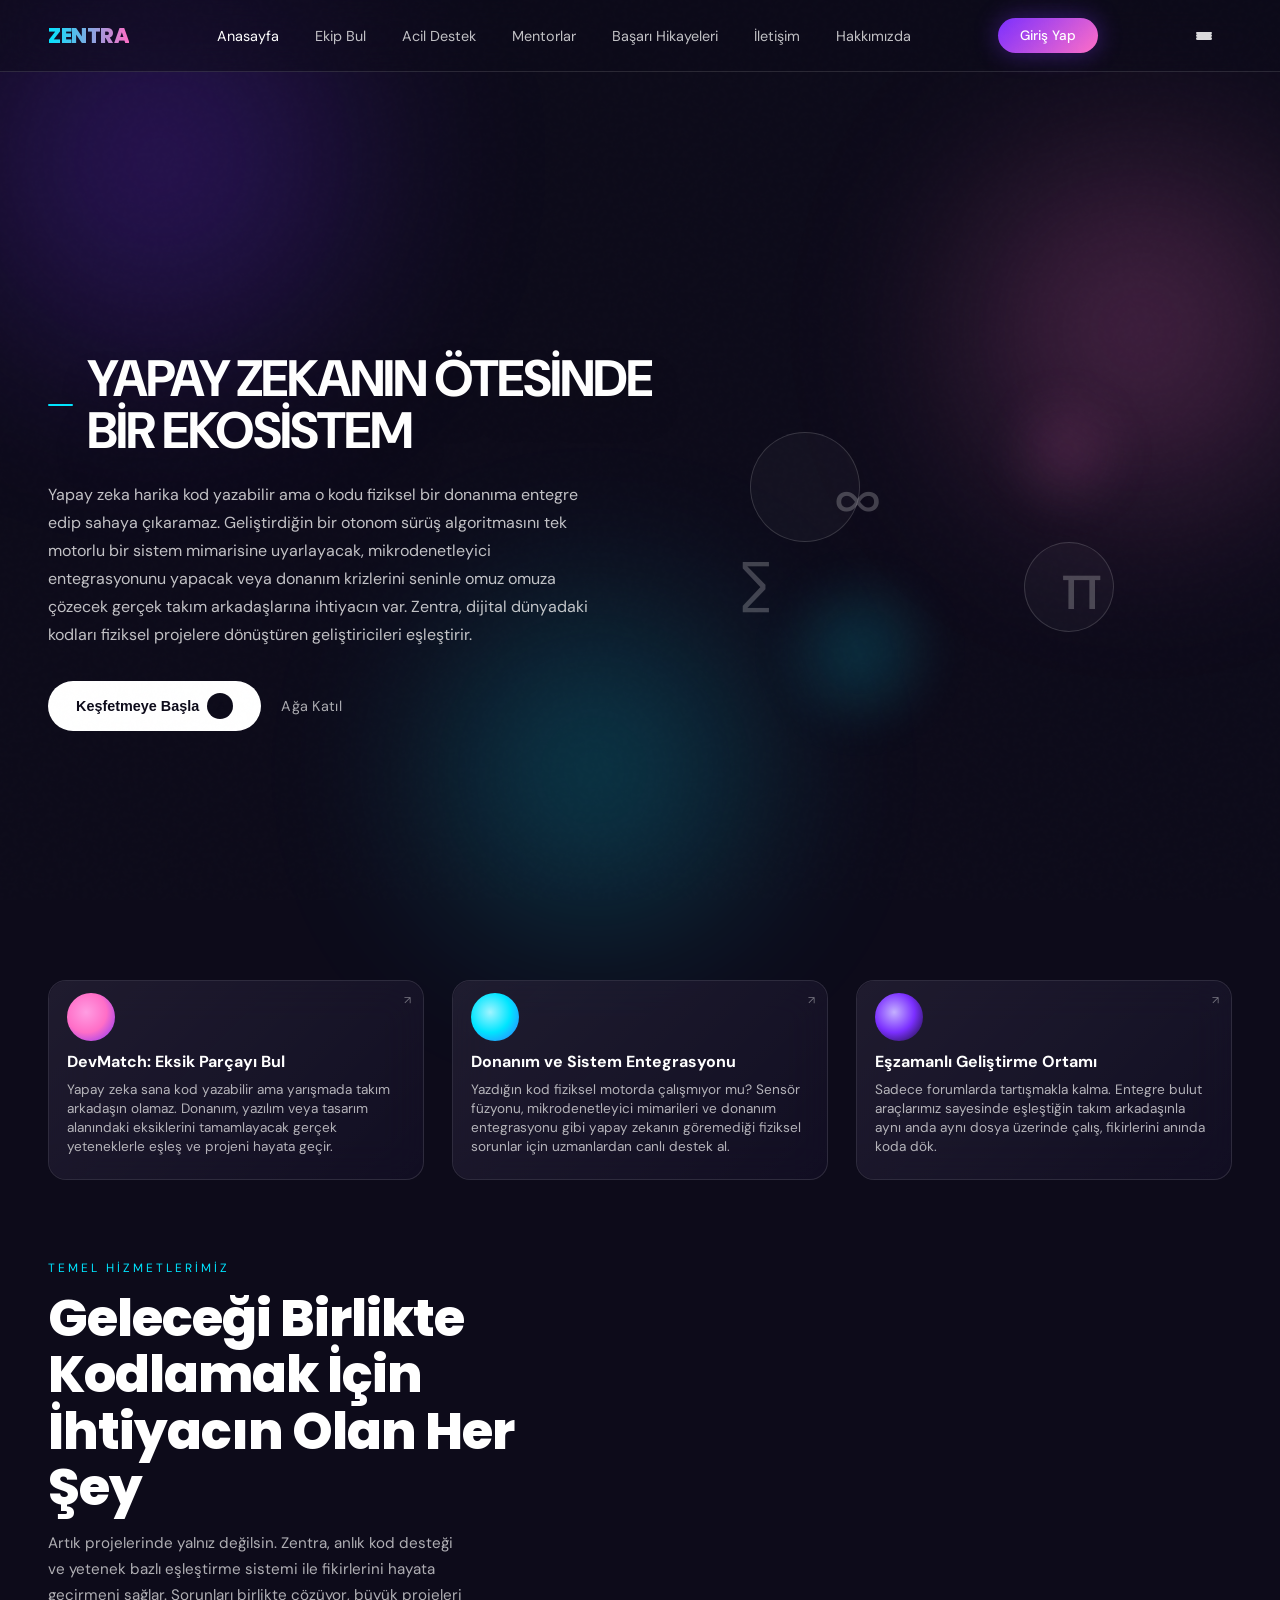
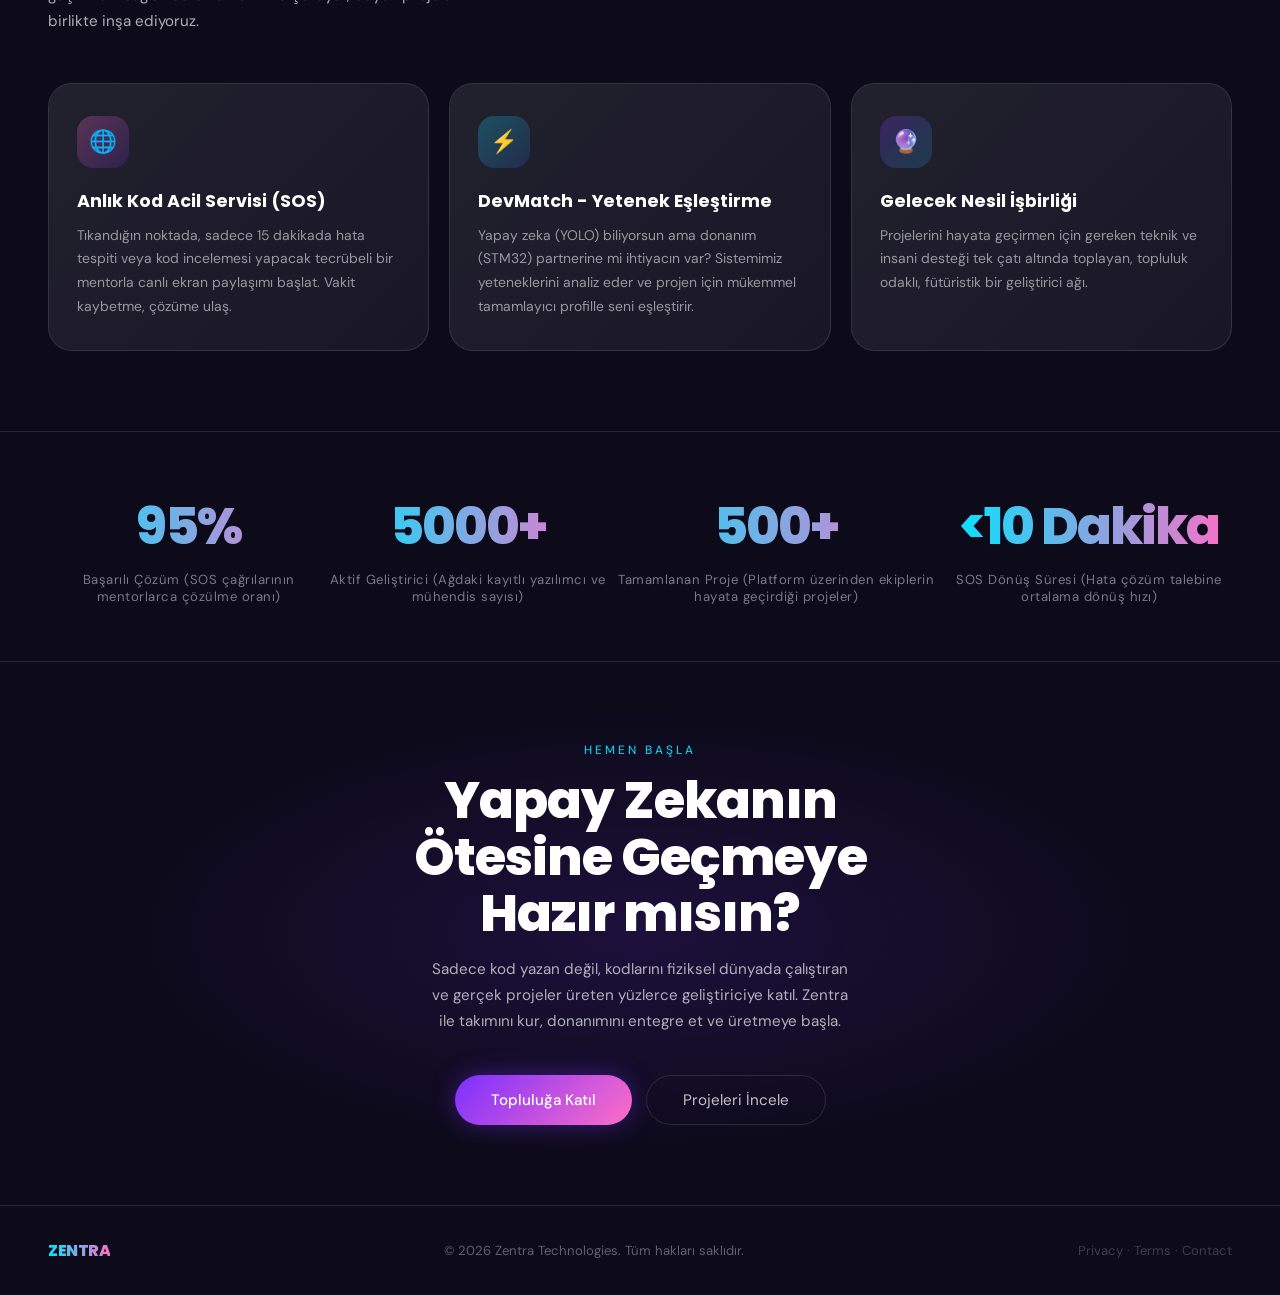
==== index.html @ 6c4ad3a0 "proje baslangic" ====
<!DOCTYPE html>
<html lang="en">
<head>
<meta charset="UTF-8">
<meta name="viewport" content="width=device-width, initial-scale=1.0">
<title>ZENTRA</title>
<link href="https://fonts.googleapis.com/css2?family=Poppins:wght@400;500;600;700;800&family=DM+Sans:wght@300;400;500&display=swap" rel="stylesheet">
<link rel="stylesheet" href="css/style.css">

</head>
<body>

<!-- Atmosphere -->
<div class="blob blob-1"></div>
<div class="blob blob-2"></div>
<div class="blob blob-3"></div>

<!-- ── NAV ───────────────────────────────────────────── -->
<nav class="site-nav">
  <a class="nav-logo" href="index.html">ZENTRA</a>
  <button class="nav-toggle" aria-expanded="false" aria-label="Menüyü aç">
    <span></span>
    <span></span>
    <span></span>
  </button>
  <ul class="nav-links">
    <li class="active"><a href="index.html" class="active">Anasayfa</a></li>
    <li><a href="ekip.html">Ekip Bul</a></li>
    <li><a href="destek.html">Acil Destek</a></li>
    <li><a href="mentor.html">Mentorlar</a></li>
    <li><a href="basari.html">Başarı Hikayeleri</a></li>
    <li><a href="iletisim.html">İletişim</a></li>
    <li><a href="hakkimizda.html">Hakkımızda</a></li>
  </ul>
  <div class="nav-actions">
    <button id="signInAction" class="btn btn-primary" onclick="window.location.href='giris.html'">Giriş Yap</button>
  </div>
</nav>
<div class="mobile-menu" aria-hidden="true">
  <div class="mobile-menu-panel">
    <button class="mobile-menu-close" aria-label="Menüyü kapat">&times;</button>
    <ul class="mobile-nav-links">
      <li><a href="index.html" class="active">Anasayfa</a></li>
      <li><a href="ekip.html">Ekip Bul</a></li>
      <li><a href="destek.html">Acil Destek</a></li>
      <li><a href="mentor.html">Mentorlar</a></li>
      <li><a href="basari.html">Başarı Hikayeleri</a></li>
      <li><a href="iletisim.html">İletişim</a></li>
      <li><a href="hakkimizda.html">Hakkımızda</a></li>
    </ul>
    <div class="mobile-menu-actions">
      <button class="btn btn-primary" onclick="window.location.href='giris.html'">Giriş Yap</button>
    </div>
  </div>
</div>

<!-- ── HERO ───────────────────────────────────────────── -->
<section class="hero">
  <div class="hero-left">
    <div class="hero-eyebrow"><span></span>YAPAY ZEKANIN ÖTESİNDE BİR EKOSİSTEM</div>
    <p class="hero-tagline">
Yapay zeka harika kod yazabilir ama o kodu fiziksel bir donanıma entegre edip sahaya çıkaramaz. Geliştirdiğin bir otonom sürüş algoritmasını tek motorlu bir sistem mimarisine uyarlayacak, mikrodenetleyici entegrasyonunu yapacak veya donanım krizlerini seninle omuz omuza çözecek gerçek takım arkadaşlarına ihtiyacın var. Zentra, dijital dünyadaki kodları fiziksel projelere dönüştüren geliştiricileri eşleştirir.</p>
    <div class="hero-actions">
      <button id="btnKesfet" class="btn-kesfet" onclick="window.location.href='basari.html'">
        Keşfetmeye Başla
        <div class="arrow-icon">↗</div>
      </button>
      <a href="ekip.html" class="link-connect">Ağa Katıl</a>
    </div>
  </div>

  <div class="hero-right">
    <div class="hero-decor">
      <span class="hero-decor-circle circle-1"></span>
      <span class="hero-decor-circle circle-2"></span>
      <span class="hero-decor-symbol symbol-a">∑</span>
      <span class="hero-decor-symbol symbol-b">π</span>
      <span class="hero-decor-symbol symbol-c">∞</span>
    </div>
  </div>
</section>

<!-- ── CARDS ──────────────────────────────────────────── -->
<div class="cards-wrapper">
  <div class="cards-row reveal" id="cardsRow">
    <div class="card">
      <div class="card-thumb card-thumb-1"></div>
      <span class="card-arrow">↗</span>
      <h4>DevMatch: Eksik Parçayı Bul</h4>
      <p>Yapay zeka sana kod yazabilir ama yarışmada takım arkadaşın olamaz. Donanım, yazılım veya tasarım alanındaki eksiklerini tamamlayacak gerçek yeteneklerle eşleş ve projeni hayata geçir.</p>
    </div>
    <div class="card">
      <div class="card-thumb card-thumb-2"></div>
      <span class="card-arrow">↗</span>
      <h4>Donanım ve Sistem Entegrasyonu</h4>
      <p>Yazdığın kod fiziksel motorda çalışmıyor mu? Sensör füzyonu, mikrodenetleyici mimarileri ve donanım entegrasyonu gibi yapay zekanın göremediği fiziksel sorunlar için uzmanlardan canlı destek al.</p>
    </div>
    <div class="card">
      <div class="card-thumb card-thumb-3"></div>
      <span class="card-arrow">↗</span>
      <h4>Eşzamanlı Geliştirme Ortamı</h4>
      <p>Sadece forumlarda tartışmakla kalma. Entegre bulut araçlarımız sayesinde eşleştiğin takım arkadaşınla aynı anda aynı dosya üzerinde çalış, fikirlerini anında koda dök.</p>
    </div>
  </div>
</div>

<!-- ── FEATURES ───────────────────────────────────────── -->
<section class="section">
  <div class="reveal">
    <p class="section-label">TEMEL HİZMETLERİMİZ</p>
    <h2 class="section-title">Geleceği Birlikte Kodlamak İçin İhtiyacın Olan Her Şey</h2>
    <p class="section-sub">Artık projelerinde yalnız değilsin. Zentra, anlık kod desteği ve yetenek bazlı eşleştirme sistemi ile fikirlerini hayata geçirmeni sağlar. Sorunları birlikte çözüyor, büyük projeleri birlikte inşa ediyoruz.</p>
  </div>
  <div class="features-grid">
    <div class="feature-card reveal">
      <div class="feature-icon fi-1">🌐</div>
      <h3>Anlık Kod Acil Servisi (SOS)</h3>
      <p>Tıkandığın noktada, sadece 15 dakikada hata tespiti veya kod incelemesi yapacak tecrübeli bir mentorla canlı ekran paylaşımı başlat. Vakit kaybetme, çözüme ulaş.</p>
    </div>
    <div class="feature-card reveal">
      <div class="feature-icon fi-2">⚡</div>
      <h3>DevMatch - Yetenek Eşleştirme</h3>
      <p>Yapay zeka (YOLO) biliyorsun ama donanım (STM32) partnerine mi ihtiyacın var? Sistemimiz yeteneklerini analiz eder ve projen için mükemmel tamamlayıcı profille seni eşleştirir.</p>
    </div>
    <div class="feature-card reveal">
      <div class="feature-icon fi-3">🔮</div>
      <h3>Gelecek Nesil İşbirliği</h3>
      <p>Projelerini hayata geçirmen için gereken teknik ve insani desteği tek çatı altında toplayan, topluluk odaklı, fütüristik bir geliştirici ağı.</p>
    </div>
  </div>
</section>

<!-- ── STATS ──────────────────────────────────────────── -->
<div class="stats-band reveal">
  <div class="stat"><div class="stat-number">95%</div><div class="stat-label">Başarılı Çözüm (SOS çağrılarının mentorlarca çözülme oranı)</div></div>
  <div class="stat"><div class="stat-number">5000+</div><div class="stat-label">Aktif Geliştirici (Ağdaki kayıtlı yazılımcı ve mühendis sayısı)</div></div>
  <div class="stat"><div class="stat-number">500+</div><div class="stat-label">Tamamlanan Proje (Platform üzerinden ekiplerin hayata geçirdiği projeler)</div></div>
  <div class="stat"><div class="stat-number"><10 Dakika</div><div class="stat-label">SOS Dönüş Süresi (Hata çözüm talebine ortalama dönüş hızı)</div></div>
</div>

<!-- ── CTA ────────────────────────────────────────────── -->
<section class="cta-section">
  <div class="cta-glow"></div>
  <p class="section-label reveal">HEMEN BAŞLA</p>
  <h2 class="section-title reveal">Yapay Zekanın Ötesine Geçmeye Hazır mısın?</h2>
  <p class="section-sub reveal">Sadece kod yazan değil, kodlarını fiziksel dünyada çalıştıran ve gerçek projeler üreten yüzlerce geliştiriciye katıl. Zentra ile takımını kur, donanımını entegre et ve üretmeye başla.</p>
  <div class="cta-actions reveal">
    <button id="ctaJoin" class="btn btn-primary btn-large">Topluluğa Katıl</button>
    <button id="ctaProjects" class="btn btn-ghost btn-large">Projeleri İncele</button>
  </div>
</section>

<!-- ── FOOTER ─────────────────────────────────────────── -->
<footer>
  <div class="nav-logo">ZENTRA</div>
  <span>© 2026 Zentra Technologies. Tüm hakları saklıdır. </span>
  <span class="footer-links">Privacy · Terms · Contact</span>
</footer>

<script src="js/script.js"></script>
  <script src="js/nav.js"></script>
</body>
</html>
---- css/style.css ----
:root {
  --pink:    #ff6ec7;
  --cyan:    #00e5ff;
  --violet:  #7b2fff;
  --blue:    #3a6dff;
  --bg:      #0d0b1a;
  --text:    #ffffff;
  --text-rgb: 255,255,255;
  --nav-bg:  rgba(13,11,26,0.55);
  --card-bg: rgba(255,255,255,0.06);
  --card-surface: rgba(13,11,26,0.9);
  --panel-bg: rgba(13,11,26,0.92);
  --border:  rgba(255,255,255,0.12);
  --ghost-bg: rgba(255,255,255,0.08);
  --link-text: rgba(255,255,255,0.75);
  --status-bg: rgba(123,47,255,0.12);
  --status-text: #ffffff;
}

:root {
  --pink:    #ff6ec7;
  --cyan:    #00e5ff;
  --violet:  #7b2fff;
  --blue:    #3a6dff;
  --bg:      #0d0b1a;
  --card-bg: rgba(255,255,255,0.05);
  --border:  rgba(255,255,255,0.12);
}

*, *::before, *::after { box-sizing: border-box; margin: 0; padding: 0; }

body {
  font-family: 'DM Sans', sans-serif;
  background: var(--bg);
  color: #fff;
  min-height: 100vh;
  overflow-x: hidden;
}

/* ── NOISE OVERLAY ───────────────────────────── */
body::before {
  content: '';
  position: fixed; inset: 0;
  background-image: url("data:image/svg+xml,%3Csvg viewBox='0 0 200 200' xmlns='http://www.w3.org/2000/svg'%3E%3Cfilter id='n'%3E%3CfeTurbulence type='fractalNoise' baseFrequency='0.9' numOctaves='4' stitchTiles='stitch'/%3E%3C/filter%3E%3Crect width='100%25' height='100%25' filter='url(%23n)' opacity='0.04'/%3E%3C/svg%3E");
  pointer-events: none; z-index: 9999; opacity: 0.35;
}

/* ── GRADIENT BLOBS ──────────────────────────── */
.blob {
  position: fixed;
  border-radius: 50%;
  filter: blur(90px);
  opacity: 0.35;
  pointer-events: none;
  animation: float 10s ease-in-out infinite alternate;
}
.blob-1 { width: 560px; height: 560px; background: radial-gradient(circle, var(--violet), transparent 70%); top: -120px; left: -120px; }
.blob-2 { width: 480px; height: 480px; background: radial-gradient(circle, var(--pink), transparent 70%);   top: 10%;  right: -100px; animation-delay: -4s; }
.blob-3 { width: 420px; height: 420px; background: radial-gradient(circle, var(--cyan), transparent 70%);   bottom: -80px; left: 30%; animation-delay: -7s; }

@keyframes float {
  from { transform: translate(0, 0) scale(1); }
  to   { transform: translate(30px, 40px) scale(1.08); }
}

/* ── NAV ─────────────────────────────────────── */
nav {
  position: fixed; top: 0; left: 0; right: 0; z-index: 100;
  display: flex; align-items: center; justify-content: space-between;
  padding: 18px 48px;
  backdrop-filter: blur(18px);
  -webkit-backdrop-filter: blur(18px);
  background: rgba(13,11,26,0.55);
  border-bottom: 1px solid var(--border);
}
.nav-logo {
  font-family: 'Syne', sans-serif;
  font-weight: 800; font-size: 1.3rem;
  letter-spacing: -0.5px;
  background: linear-gradient(90deg, var(--cyan), var(--pink));
  -webkit-background-clip: text; -webkit-text-fill-color: transparent;
}
.nav-links {
  display: flex; gap: 36px; list-style: none;
}
.nav-links a {
  color: rgba(255,255,255,0.65);
  text-decoration: none; font-size: 0.9rem;
  transition: color .25s;
}
.nav-links a:hover, .nav-links a.active { color: #fff; }
.nav-links li.active a { color: #fff; }
.nav-actions { display: flex; gap: 12px; align-items: center; }

.btn {
  padding: 9px 22px; border-radius: 50px; font-size: 0.85rem;
  font-family: 'DM Sans', sans-serif; cursor: pointer; transition: all .25s;
  border: none;
}
.btn-ghost {
  background: transparent; color: rgba(255,255,255,0.75);
  border: 1px solid var(--border);
}
.btn-ghost:hover { border-color: rgba(255,255,255,0.4); color: #fff; }
.btn-primary {
  background: linear-gradient(135deg, var(--violet), var(--pink));
  color: #fff; font-weight: 500;
  box-shadow: 0 0 24px rgba(123,47,255,0.4);
}
.btn-primary:hover { box-shadow: 0 0 36px rgba(123,47,255,0.65); transform: translateY(-1px); }

/* ── HERO ────────────────────────────────────── */
.hero {
  min-height: 100vh;
  display: grid;
  grid-template-columns: 1fr 1fr;
  align-items: center;
  padding: 120px 48px 80px;
  position: relative;
  gap: 40px;
}

.hero-left { position: relative; z-index: 2; }

.hero-eyebrow {
  display: inline-flex; align-items: center; gap: 8px;
  font-size: 0.78rem; letter-spacing: 2px; text-transform: uppercase;
  color: var(--cyan); margin-bottom: 24px;
  opacity: 0; animation: fadeUp .7s .2s forwards;
}
.hero-eyebrow span { display: inline-block; width: 24px; height: 1px; background: var(--cyan); }

.hero-tagline {
  font-size: 0.95rem; line-height: 1.7;
  color: rgba(255,255,255,0.6);
  max-width: 360px; margin-bottom: 32px;
  opacity: 0; animation: fadeUp .7s .35s forwards;
}

.hero-title {
  font-family: 'Syne', sans-serif;
  font-size: clamp(4.5rem, 8vw, 7rem);
  font-weight: 800;
  line-height: 0.9;
  letter-spacing: -3px;
  background: linear-gradient(130deg, #fff 30%, var(--cyan) 60%, var(--pink) 90%);
  -webkit-background-clip: text; -webkit-text-fill-color: transparent;
  margin-bottom: 28px;
  opacity: 0; animation: fadeUp .7s .5s forwards;
}

.hero-actions {
  display: flex; align-items: center; gap: 20px;
  opacity: 0; animation: fadeUp .7s .65s forwards;
}
.btn-kesfet {
  display: flex; align-items: center; gap: 8px;
  padding: 12px 28px; border-radius: 50px;
  background: #fff; color: #0d0b1a;
  font-weight: 600; font-size: 0.9rem;
  cursor: pointer; border: none; transition: all .25s;
}
.btn-kesfet:hover { background: var(--cyan); box-shadow: 0 0 30px rgba(0,229,255,0.5); }
.btn-kesfet .arrow-icon {
  width: 26px; height: 26px; background: var(--bg);
  border-radius: 50%; display: flex; align-items: center; justify-content: center; font-size: 0.75rem;
}
.link-connect {
  color: rgba(255,255,255,0.55); font-size: 0.9rem;
  text-decoration: none; letter-spacing: 0.3px;
  transition: color .2s;
}
.link-connect:hover { color: #fff; }

/* ── HERO RIGHT (portrait) ───────────────────── */
.hero-right {
  position: relative; display: flex; justify-content: center; align-items: center;
  opacity: 0; animation: fadeIn .9s .4s forwards;
}

.portrait-wrap {
  position: relative; width: 440px; height: 540px;
}

.portrait-glow {
  position: absolute; inset: -60px;
  background: radial-gradient(ellipse at 50% 40%, rgba(0,229,255,0.22) 0%, rgba(255,110,199,0.18) 50%, transparent 75%);
  border-radius: 50%;
  animation: pulseGlow 5s ease-in-out infinite alternate;
}
@keyframes pulseGlow {
  from { opacity: 0.7; transform: scale(1); }
  to   { opacity: 1;   transform: scale(1.05); }
}

.portrait-img {
  width: 100%; height: 100%; border-radius: 50% 50% 40% 40%;
  object-fit: cover; position: relative; z-index: 2;
  background:
    radial-gradient(ellipse at 55% 35%, rgba(255,255,255,0.9) 0%, rgba(200,160,240,0.6) 30%, rgba(0,229,255,0.4) 55%, transparent 75%),
    radial-gradient(ellipse at 45% 65%, rgba(255,110,199,0.5) 0%, rgba(123,47,255,0.35) 40%, transparent 70%),
    linear-gradient(160deg, #d5aff8 0%, #7b2fff 30%, #0d0b1a 70%);
  overflow: hidden;
}

/* Floating particles */
.particles { position: absolute; inset: 0; pointer-events: none; z-index: 3; }
.particle {
  position: absolute; border-radius: 50%;
  animation: drift linear infinite;
}
@keyframes drift {
  0%   { transform: translateY(0) scale(1); opacity: 0.8; }
  50%  { opacity: 1; }
  100% { transform: translateY(-320px) scale(0.3); opacity: 0; }
}

/* ── CARDS ───────────────────────────────────── */
.card {
  background: rgba(20,16,38,0.72);
  backdrop-filter: blur(20px); -webkit-backdrop-filter: blur(20px);
  border: 1px solid var(--border);
  border-radius: 18px; padding: 14px 16px;
  width: 180px; cursor: pointer;
  transition: transform .3s, box-shadow .3s;
  position: relative; overflow: hidden;
}
.card::before {
  content: ''; position: absolute; inset: 0;
  background: linear-gradient(135deg, rgba(255,255,255,0.06), transparent);
  border-radius: inherit;
}
.card:hover { transform: translateY(-6px); box-shadow: 0 20px 50px rgba(0,0,0,0.4); }

.card-thumb {
  width: 44px; height: 44px; border-radius: 50%; margin-bottom: 10px;
  position: relative; overflow: hidden;
}
.card-thumb-1 { background: radial-gradient(circle at 40% 40%, #ff9de2, #ff6ec7, #7b2fff); }
.card-thumb-2 { background: radial-gradient(circle at 40% 40%, #a0f4ff, #00e5ff, #3a6dff); }
.card-thumb-3 { background: radial-gradient(circle at 40% 40%, #c4b0ff, #7b2fff, #0d0b1a); }

.card-arrow {
  position: absolute; top: 12px; right: 12px;
  font-size: 0.7rem; color: rgba(255,255,255,0.4);
}
.card h4 { font-size: 0.8rem; font-weight: 600; margin-bottom: 6px; }
.card p  { font-size: 0.7rem; color: rgba(255,255,255,0.5); line-height: 1.5; }

/* ── FEATURES SECTION ────────────────────────── */
.section {
  padding: 100px 48px;
  position: relative; z-index: 2;
}

.section-label {
  font-size: 0.75rem; letter-spacing: 3px; text-transform: uppercase;
  color: var(--cyan); margin-bottom: 14px;
}
.section-title {
  font-family: 'Syne', sans-serif;
  font-size: clamp(2rem, 4vw, 3.2rem);
  font-weight: 800; letter-spacing: -1px;
  max-width: 520px; line-height: 1.1; margin-bottom: 16px;
}
.section-sub {
  font-size: 0.95rem; color: rgba(255,255,255,0.5); max-width: 420px;
  line-height: 1.7; margin-bottom: 48px;
}

.features-grid {
  display: grid;
  grid-template-columns: repeat(3, 1fr);
  gap: 20px;
}

.feature-card {
  background: var(--card-bg);
  border: 1px solid var(--border);
  border-radius: 24px; padding: 32px 28px;
  transition: all .3s;
  position: relative; overflow: hidden;
}
.feature-card::after {
  content: ''; position: absolute; inset: 0;
  background: linear-gradient(135deg, rgba(255,255,255,0.04), transparent);
  border-radius: inherit; pointer-events: none;
}
.feature-card:hover {
  transform: translateY(-8px);
  border-color: rgba(0,229,255,0.3);
  box-shadow: 0 24px 60px rgba(0,0,0,0.35), 0 0 40px rgba(0,229,255,0.08);
}

.feature-icon {
  width: 52px; height: 52px; border-radius: 16px;
  display: flex; align-items: center; justify-content: center;
  font-size: 1.4rem; margin-bottom: 20px;
}
.fi-1 { background: linear-gradient(135deg, rgba(255,110,199,0.25), rgba(123,47,255,0.15)); }
.fi-2 { background: linear-gradient(135deg, rgba(0,229,255,0.25), rgba(58,109,255,0.15)); }
.fi-3 { background: linear-gradient(135deg, rgba(123,47,255,0.25), rgba(0,229,255,0.15)); }

.feature-card h3 { font-family: 'Syne', sans-serif; font-size: 1.1rem; margin-bottom: 10px; font-weight: 700; }
.feature-card p  { font-size: 0.87rem; color: rgba(255,255,255,0.5); line-height: 1.7; }

/* ── STATS BAND ──────────────────────────────── */
.stats-band {
  display: flex; justify-content: space-around;
  padding: 56px 48px;
  border-top: 1px solid var(--border);
  border-bottom: 1px solid var(--border);
  position: relative; z-index: 2;
}
.stat { text-align: center; }
.stat-number {
  font-family: 'Syne', sans-serif;
  font-size: clamp(2.4rem, 4vw, 3.5rem);
  font-weight: 800; letter-spacing: -2px;
  background: linear-gradient(90deg, var(--cyan), var(--pink));
  -webkit-background-clip: text; -webkit-text-fill-color: transparent;
}
.stat-label { font-size: 0.82rem; color: rgba(255,255,255,0.45); margin-top: 6px; letter-spacing: 0.5px; }

/* ── CTA ─────────────────────────────────────── */
.cta-section {
  padding: 100px 48px;
  text-align: center;
  position: relative; z-index: 2;
}
.cta-section .section-title { margin: 0 auto 16px; text-align: center; }
.cta-section .section-sub { margin: 0 auto 40px; text-align: center; }

.cta-glow {
  position: absolute; inset: 0;
  background: radial-gradient(ellipse at 50% 50%, rgba(123,47,255,0.15) 0%, transparent 60%);
  pointer-events: none;
}

/* ── FOOTER ──────────────────────────────────── */
footer {
  padding: 32px 48px;
  border-top: 1px solid var(--border);
  display: flex; justify-content: space-between; align-items: center;
  position: relative; z-index: 2;
  font-size: 0.82rem; color: rgba(255,255,255,0.35);
}
footer .nav-logo { font-size: 1rem; }

/* ── ANIMATIONS ──────────────────────────────── */
@keyframes fadeUp {
  from { opacity: 0; transform: translateY(28px); }
  to   { opacity: 1; transform: translateY(0); }
}
@keyframes fadeIn {
  from { opacity: 0; } to { opacity: 1; }
}

/* Scroll-triggered reveal */
.reveal {
  opacity: 0; transform: translateY(40px);
  transition: opacity .7s ease, transform .7s ease;
}
.reveal.visible { opacity: 1; transform: translateY(0); }

/* ── RESPONSIVE ──────────────────────────────── */
@media (max-width: 900px) {
  nav { padding: 16px 24px; }
  .nav-links { display: none; }
  .hero { grid-template-columns: 1fr; padding: 100px 24px 160px; }
  .hero-right { display: none; }
  .hero-title { font-size: 4.5rem; }
  .features-grid { grid-template-columns: 1fr; }
  .section { padding: 60px 24px; }
  .stats-band { flex-wrap: wrap; gap: 32px; padding: 48px 24px; }
  footer { flex-direction: column; gap: 16px; text-align: center; }
}


*, *::before, *::after { box-sizing: border-box; margin: 0; padding: 0; }

body {
  font-family: 'DM Sans', sans-serif;
  background: var(--bg);
  color: var(--text);
  min-height: 100vh;
  overflow-x: hidden;
}

/* ── NOISE OVERLAY ───────────────────────────── */
body::before {
  content: '';
  position: fixed; inset: 0;
  background-image: url("data:image/svg+xml,%3Csvg viewBox='0 0 200 200' xmlns='http://www.w3.org/2000/svg'%3E%3Cfilter id='n'%3E%3CfeTurbulence type='fractalNoise' baseFrequency='0.9' numOctaves='4' stitchTiles='stitch'/%3E%3C/filter%3E%3Crect width='100%25' height='100%25' filter='url(%23n)' opacity='0.04'/%3E%3C/svg%3E");
  pointer-events: none; z-index: 9999; opacity: 0.35;
}

/* ── GRADIENT BLOBS ──────────────────────────── */
.blob {
  position: fixed;
  border-radius: 50%;
  filter: blur(90px);
  opacity: 0.35;
  pointer-events: none;
  animation: float 10s ease-in-out infinite alternate;
}
.blob-1 { width: 560px; height: 560px; background: radial-gradient(circle, var(--violet), transparent 70%); top: -120px; left: -120px; }
.blob-2 { width: 480px; height: 480px; background: radial-gradient(circle, var(--pink), transparent 70%);   top: 10%;  right: -100px; animation-delay: -4s; }
.blob-3 { width: 420px; height: 420px; background: radial-gradient(circle, var(--cyan), transparent 70%);   bottom: -80px; left: 30%; animation-delay: -7s; }

@keyframes float {
  from { transform: translate(0, 0) scale(1); }
  to   { transform: translate(30px, 40px) scale(1.08); }
}

/* ── NAV ─────────────────────────────────────── */
nav {
  position: sticky; top: 0; left: 0; right: 0; z-index: 100;
  display: flex; align-items: center; justify-content: space-between;
  padding: 18px 48px;
  backdrop-filter: blur(18px);
  -webkit-backdrop-filter: blur(18px);
  background: var(--nav-bg);
  border-bottom: 1px solid var(--border);
}
.nav-logo {
  font-family: 'Poppins', sans-serif;
  font-weight: 800; font-size: 1.3rem;
  letter-spacing: -0.5px;
  text-decoration: none;
  background: linear-gradient(90deg, var(--cyan), var(--pink));
  background-clip: text;
  -webkit-background-clip: text;
  -webkit-text-fill-color: transparent;
}
.nav-toggle {
  display: none;
  border: none;
  background: transparent;
  cursor: pointer;
  padding: 10px;
  margin-right: 10px;
  width: 36px;
  height: 28px;
  display: inline-flex;
  flex-direction: column;
  justify-content: space-between;
}
.nav-toggle span {
  display: block;
  width: 100%;
  height: 3px;
  border-radius: 999px;
  background: rgba(255,255,255,0.85);
  transition: transform .25s ease, opacity .25s ease;
}
.nav-toggle.open span:nth-child(1) { transform: translateY(6px) rotate(45deg); }
.nav-toggle.open span:nth-child(2) { opacity: 0; }
.nav-toggle.open span:nth-child(3) { transform: translateY(-6px) rotate(-45deg); }
.nav-links {
  display: flex; gap: 36px; list-style: none;
}
.nav-links a {
  color: var(--link-text);
  text-decoration: none; font-size: 0.9rem;
  transition: color .25s;
}
.nav-links a:hover, .nav-links a.active { color: var(--text); }
.nav-links li.active a { color: var(--text); }
.nav-actions { display: flex; gap: 12px; align-items: center; order: 3; }

.nav-toggle { order: 4; }

.nav-profile {
  display: inline-flex;
  align-items: center;
  gap: 14px;
  padding: 12px 18px;
  border-radius: 999px;
  background: linear-gradient(180deg, rgba(255,255,255,0.02), rgba(255,255,255,0.01));
  border: 1px solid rgba(255,255,255,0.06);
  box-shadow: 0 8px 30px rgba(11,8,24,0.6), inset 0 1px 0 rgba(255,255,255,0.02);
}

.nav-profile-name {
  display: block;
  font-size: 0.95rem;
  font-weight: 700;
  color: var(--text);
}

.nav-profile-email {
  display: block;
  font-size: 0.72rem;
  color: rgba(255,255,255,0.68);
  line-height: 1.1;
  opacity: 0.9;
}

.nav-profile-btn {
  padding: 10px 18px;
  font-size: 0.85rem;
  border-radius: 999px;
  background: linear-gradient(90deg, #7b2fff, #ff6ec7);
  color: #fff;
  border: none;
  box-shadow: 0 6px 24px rgba(123,47,255,0.28);
  font-weight: 700;
  cursor: pointer;
}

.mobile-profile {
  display: flex;
  flex-direction: column;
  gap: 12px;
  padding: 16px 18px;
  border-radius: 18px;
  background: rgba(255,255,255,0.04);
  border: 1px solid var(--border);
}

.mobile-profile .nav-profile {
  width: 100%;
  flex-direction: column;
  align-items: flex-start;
}

.mobile-profile .nav-profile-btn {
  width: 100%;
}

.mobile-menu {
  position: fixed;
  inset: 0;
  z-index: 105;
  background: rgba(13, 11, 26, 0.98);
  transform: translateX(100%);
  transition: transform .28s ease;
  display: flex;
  justify-content: flex-end;
  pointer-events: none;
}

.mobile-menu.open {
  transform: translateX(0);
  pointer-events: auto;
}

.mobile-menu-panel {
  width: min(320px, 100%);
  padding: 28px 24px;
  display: flex;
  flex-direction: column;
  gap: 24px;
}

.mobile-menu-close {
  border: none;
  background: transparent;
  color: var(--text);
  font-size: 2rem;
  line-height: 1;
  cursor: pointer;
  align-self: flex-end;
}

.mobile-nav-links {
  list-style: none;
  display: flex;
  flex-direction: column;
  gap: 18px;
  padding: 0;
  margin: 0;
}

.mobile-nav-links a {
  color: var(--text);
  text-decoration: none;
  font-size: 1rem;
}

.mobile-nav-links a.active {
  color: var(--cyan);
}

.mobile-menu-actions {
  display: flex;
  flex-direction: column;
  gap: 12px;
}

body.menu-open {
  overflow: hidden;
}

.btn {
  padding: 9px 22px; border-radius: 50px; font-size: 0.85rem;
  font-family: 'DM Sans', sans-serif; cursor: pointer; transition: all .25s;
  border: none;
}
.btn-ghost {
  background: transparent; color: var(--link-text);
  border: 1px solid var(--border);
}
.btn-ghost:hover { border-color: rgba(var(--text-rgb,255,255,255),0.4); color: var(--text); }
.btn-primary {
  background: linear-gradient(135deg, var(--violet), var(--pink));
  color: #fff; font-weight: 500;
  box-shadow: 0 0 24px rgba(123,47,255,0.4);
}
.btn-primary:hover { box-shadow: 0 0 36px rgba(123,47,255,0.65); transform: translateY(-1px); }

/* ── HERO ────────────────────────────────────── */
.hero {
  min-height: 100vh;
  display: grid;
  grid-template-columns: 1fr 1fr;
  align-items: center;
  padding: 100px 48px 60px;
  position: relative;
  gap: 32px;
}

.hero-left { position: relative; z-index: 2; }

.hero-eyebrow {
  display: inline-flex; align-items: center; gap: 14px;
  font-size: clamp(2rem, 4vw, 3.4rem);
  font-weight: 800; letter-spacing: -0.04em;
  text-transform: uppercase;
  color: #fff; margin-bottom: 24px;
  max-width: 760px; line-height: 1.02;
  text-shadow: 0 18px 40px rgba(0,0,0,0.16);
  opacity: 0; animation: fadeUp .7s .2s forwards;
}
.hero-eyebrow span {
  display: inline-block; width: 40px; height: 2px;
  background: var(--cyan); border-radius: 10px;
}

.hero-tagline {
  font-size: 1rem; line-height: 1.75;
  color: rgba(var(--text-rgb, 255,255,255),0.75);
  max-width: 560px; margin-bottom: 32px;
  opacity: 0; animation: fadeUp .7s .35s forwards;
}

/* Light theme removed — site uses default variables only */

.hero-actions {
  display: flex; align-items: center; gap: 20px;
  opacity: 0; animation: fadeUp .7s .65s forwards;
}
.btn-kesfet {
  display: flex; align-items: center; gap: 8px;
  padding: 12px 28px; border-radius: 50px;
  background: #fff; color: #0d0b1a;
  font-weight: 600; font-size: 0.9rem;
  cursor: pointer; border: none; transition: all .25s;
}
.btn-kesfet:hover { background: var(--cyan); box-shadow: 0 0 30px rgba(0,229,255,0.5); }
.btn-kesfet .arrow-icon {
  width: 26px; height: 26px; background: var(--bg);
  border-radius: 50%; display: flex; align-items: center; justify-content: center; font-size: 0.75rem;
}
.link-connect {
  color: rgba(var(--text-rgb,255,255,255),0.65); font-size: 0.9rem;
  text-decoration: none; letter-spacing: 0.3px;
  transition: color .2s;
}
.link-connect:hover { color: var(--text); }

/* ── HERO RIGHT (decor) ───────────────────── */
.hero {
  min-height: 100vh;
  display: grid;
  grid-template-columns: 1.05fr 0.95fr;
  align-items: center;
  padding: 100px 48px 60px;
  position: relative;
  gap: 32px;
}

.hero-right {
  position: relative;
  display: flex;
  justify-content: center;
  align-items: center;
  min-height: 560px;
}

.hero-decor {
  position: relative;
  width: 100%;
  max-width: 520px;
  height: 100%;
}

.hero-decor::before {
  content: '';
  position: absolute;
  top: 18%;
  left: 10%;
  width: 220px;
  height: 220px;
  border-radius: 50%;
  background: radial-gradient(circle, rgba(0,229,255,0.18), transparent 55%);
  filter: blur(18px);
}

.hero-decor::after {
  content: '';
  position: absolute;
  bottom: 22%;
  right: 12%;
  width: 180px;
  height: 180px;
  border-radius: 50%;
  background: radial-gradient(circle, rgba(255,110,199,0.14), transparent 52%);
  filter: blur(18px);
}

.hero-decor-circle {
  position: absolute;
  border-radius: 50%;
  border: 1px solid rgba(255,255,255,0.15);
  background: rgba(255,255,255,0.03);
}

.circle-1 {
  top: 12%;
  right: 20%;
  width: 90px;
  height: 90px;
}

.circle-2 {
  bottom: 16%;
  left: 10%;
  width: 110px;
  height: 110px;
}

.hero-decor-symbol {
  position: absolute;
  color: rgba(255,255,255,0.22);
  font-size: 4.2rem;
  letter-spacing: 0.02em;
}

.symbol-a {
  top: 16%;
  left: 8%;
}

.symbol-b {
  top: 42%;
  right: 22%;
}

.symbol-c {
  bottom: 20%;
  left: 26%;
}

@media (max-width: 900px) {
  .hero {
    display: grid;
    grid-template-columns: 1fr;
    padding: 90px 24px 60px;
  }

  .hero-right {
    display: none;
  }
}

@media (max-width: 900px) {
  .hero {
    display: grid;
    grid-template-columns: 1fr;
    padding: 90px 24px 60px;
  }

  .hero-right {
    display: none;
  }
}

/* ── CARDS ───────────────────────────────────── */
.card {
  background: rgba(20,16,38,0.72);
  backdrop-filter: blur(20px); -webkit-backdrop-filter: blur(20px);
  border: 1px solid var(--border);
  border-radius: 18px; padding: 12px 18px;
  width: min(420px, 32%);
  height: 200px;
  cursor: pointer;
  transition: transform .3s, box-shadow .3s;
  position: relative; overflow: hidden;
}
.card::before {
  content: ''; position: absolute; inset: 0;
  background: linear-gradient(135deg, rgba(255,255,255,0.06), transparent);
  border-radius: inherit;
}
.card:hover { transform: translateY(-6px); box-shadow: 0 20px 50px rgba(0,0,0,0.4); }

.card-thumb {
  width: 48px; height: 48px; border-radius: 50%; margin-bottom: 10px;
  position: relative; overflow: hidden;
}
.card-thumb-1 { background: radial-gradient(circle at 40% 40%, #ff9de2, #ff6ec7, #7b2fff); }
.card-thumb-2 { background: radial-gradient(circle at 40% 40%, #a0f4ff, #00e5ff, #3a6dff); }
.card-thumb-3 { background: radial-gradient(circle at 40% 40%, #c4b0ff, #7b2fff, #0d0b1a); }

.card-arrow {
  position: absolute; top: 12px; right: 12px;
  font-size: 0.7rem; color: rgba(255,255,255,0.4);
}
.card h4 { font-size: 1rem; font-weight: 700; margin-bottom: 8px; }
.card p  { font-size: 0.85rem; color: rgba(255,255,255,0.68); line-height: 1.4; max-height: 96px; overflow: hidden; }

/* ── FEATURES SECTION ────────────────────────── */
.section {
  padding: 80px 48px;
  position: relative; z-index: 2;
}

.section-label {
  font-size: 0.75rem; letter-spacing: 3px; text-transform: uppercase;
  color: var(--cyan); margin-bottom: 14px;
}
.section-title {
  font-family: 'Poppins', sans-serif;
  font-size: clamp(2rem, 4vw, 3.2rem);
  font-weight: 800; letter-spacing: -1px;
  max-width: 520px; line-height: 1.1; margin-bottom: 16px;
}
.section-sub {
  font-size: 0.95rem; color: rgba(var(--text-rgb,255,255,255),0.67); max-width: 420px;
  line-height: 1.7; margin-bottom: 48px;
}

.features-grid {
  display: grid;
  grid-template-columns: repeat(3, 1fr);
  gap: 20px;
}

.feature-card {
  background: var(--card-bg);
  border: 1px solid var(--border);
  border-radius: 24px; padding: 32px 28px;
  transition: all .3s;
  position: relative; overflow: hidden;
}
.feature-card::after {
  content: ''; position: absolute; inset: 0;
  background: linear-gradient(135deg, rgba(255,255,255,0.04), transparent);
  border-radius: inherit; pointer-events: none;
}
.feature-card:hover {
  transform: translateY(-8px);
  border-color: rgba(0,229,255,0.3);
  box-shadow: 0 24px 60px rgba(0,0,0,0.35), 0 0 40px rgba(0,229,255,0.08);
}

.feature-icon {
  width: 52px; height: 52px; border-radius: 16px;
  display: flex; align-items: center; justify-content: center;
  font-size: 1.4rem; margin-bottom: 20px;
}
.fi-1 { background: linear-gradient(135deg, rgba(255,110,199,0.25), rgba(123,47,255,0.15)); }
.fi-2 { background: linear-gradient(135deg, rgba(0,229,255,0.25), rgba(58,109,255,0.15)); }
.fi-3 { background: linear-gradient(135deg, rgba(123,47,255,0.25), rgba(0,229,255,0.15)); }

.feature-card h3 { font-family: 'Poppins', sans-serif; font-size: 1.1rem; margin-bottom: 10px; font-weight: 700; }
.feature-card p  { font-size: 0.87rem; color: rgba(var(--text-rgb,255,255,255),0.55); line-height: 1.7; }

/* ── STATS BAND ──────────────────────────────── */
.stats-band {
  display: flex; justify-content: space-around;
  padding: 56px 48px;
  border-top: 1px solid var(--border);
  border-bottom: 1px solid var(--border);
  position: relative; z-index: 2;
}
.stat { text-align: center; }
.stat-number {
  font-family: 'Poppins', sans-serif;
  font-size: clamp(2.4rem, 4vw, 3.5rem);
  font-weight: 800; letter-spacing: -2px;
  background: linear-gradient(90deg, var(--cyan), var(--pink));
  -webkit-background-clip: text; -webkit-text-fill-color: transparent;
}
.stat-label { font-size: 0.82rem; color: rgba(var(--text-rgb,255,255,255),0.45); margin-top: 6px; letter-spacing: 0.5px; }

/* ── CTA ─────────────────────────────────────── */
.cta-section {
  padding: 80px 48px;
  text-align: center;
  position: relative; z-index: 2;
}
.cta-section .section-title { margin: 0 auto 16px; text-align: center; }
.cta-section .section-sub { margin: 0 auto 40px; text-align: center; }

.cta-glow {
  position: absolute; inset: 0;
  background: radial-gradient(ellipse at 50% 50%, rgba(123,47,255,0.15) 0%, transparent 60%);
  pointer-events: none;
}

/* ── FOOTER ──────────────────────────────────── */
footer {
  padding: 32px 48px;
  border-top: 1px solid var(--border);
  display: flex; justify-content: space-between; align-items: center;
  position: relative; z-index: 2;
  font-size: 0.82rem; color: rgba(255,255,255,0.35);
}
footer .nav-logo { font-size: 1rem; }

/* ── ANIMATIONS ──────────────────────────────── */
@keyframes fadeUp {
  from { opacity: 0; transform: translateY(28px); }
  to   { opacity: 1; transform: translateY(0); }
}
@keyframes fadeIn {
  from { opacity: 0; } to { opacity: 1; }
}

/* Scroll-triggered reveal */
.reveal {
  opacity: 0; transform: translateY(40px);
  transition: opacity .7s ease, transform .7s ease;
}
.reveal.visible { opacity: 1; transform: translateY(0); }

/* ── RESPONSIVE ──────────────────────────────── */
@media (max-width: 900px) {
  nav { padding: 16px 20px; }
  .nav-links { display: none; }
  .nav-actions { display: none; }
  .nav-toggle { display: inline-flex; }
  .hero { grid-template-columns: 1fr; padding: 100px 24px 160px; }
  .hero-right { display: none; }
  .hero-title { font-size: 4.5rem; }
  .features-grid { grid-template-columns: 1fr; }
  .section { padding: 60px 24px; }
  .stats-band { flex-wrap: wrap; gap: 32px; padding: 48px 24px; }
  footer { flex-direction: column; gap: 16px; text-align: center; }
}

/* ── INDEX SPECIFIC STYLES ───────────────────── */
.home-nav {
  position: relative;
  z-index: 999;
}
.cards-wrapper {
  position: relative;
  z-index: 10;
  padding: 0 48px;
  display: flex;
  justify-content: center;
}
.cards-row {
  display: flex;
  gap: 28px;
  flex-wrap: nowrap;
  margin-top: 8px;
  width: 100%;
  max-width: 1200px;
  justify-content: space-between;
  align-items: stretch;
}
.cta-actions {
  display: flex;
  gap: 14px;
  justify-content: center;
}
.btn-large {
  padding: 14px 36px;
  font-size: 0.95rem;
}
.footer-links {
  color: rgba(255, 255, 255, 0.2);
}
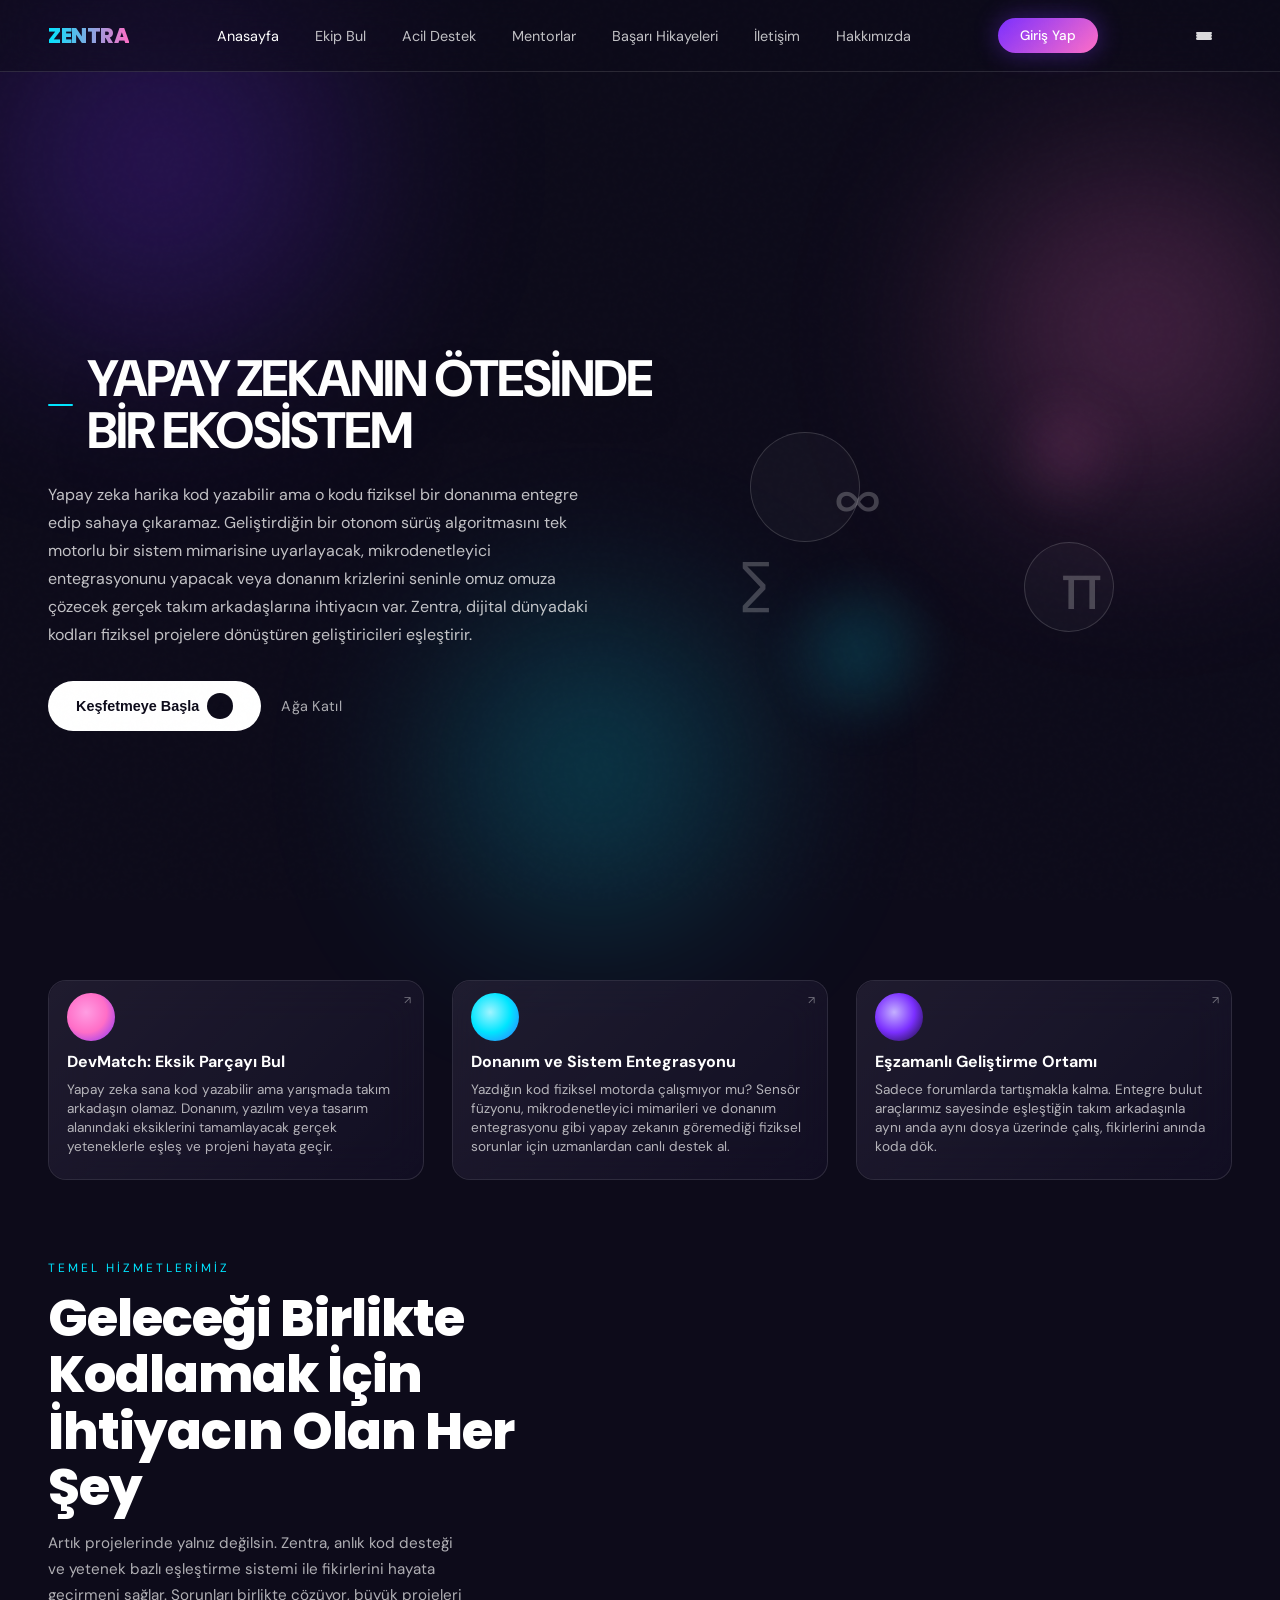
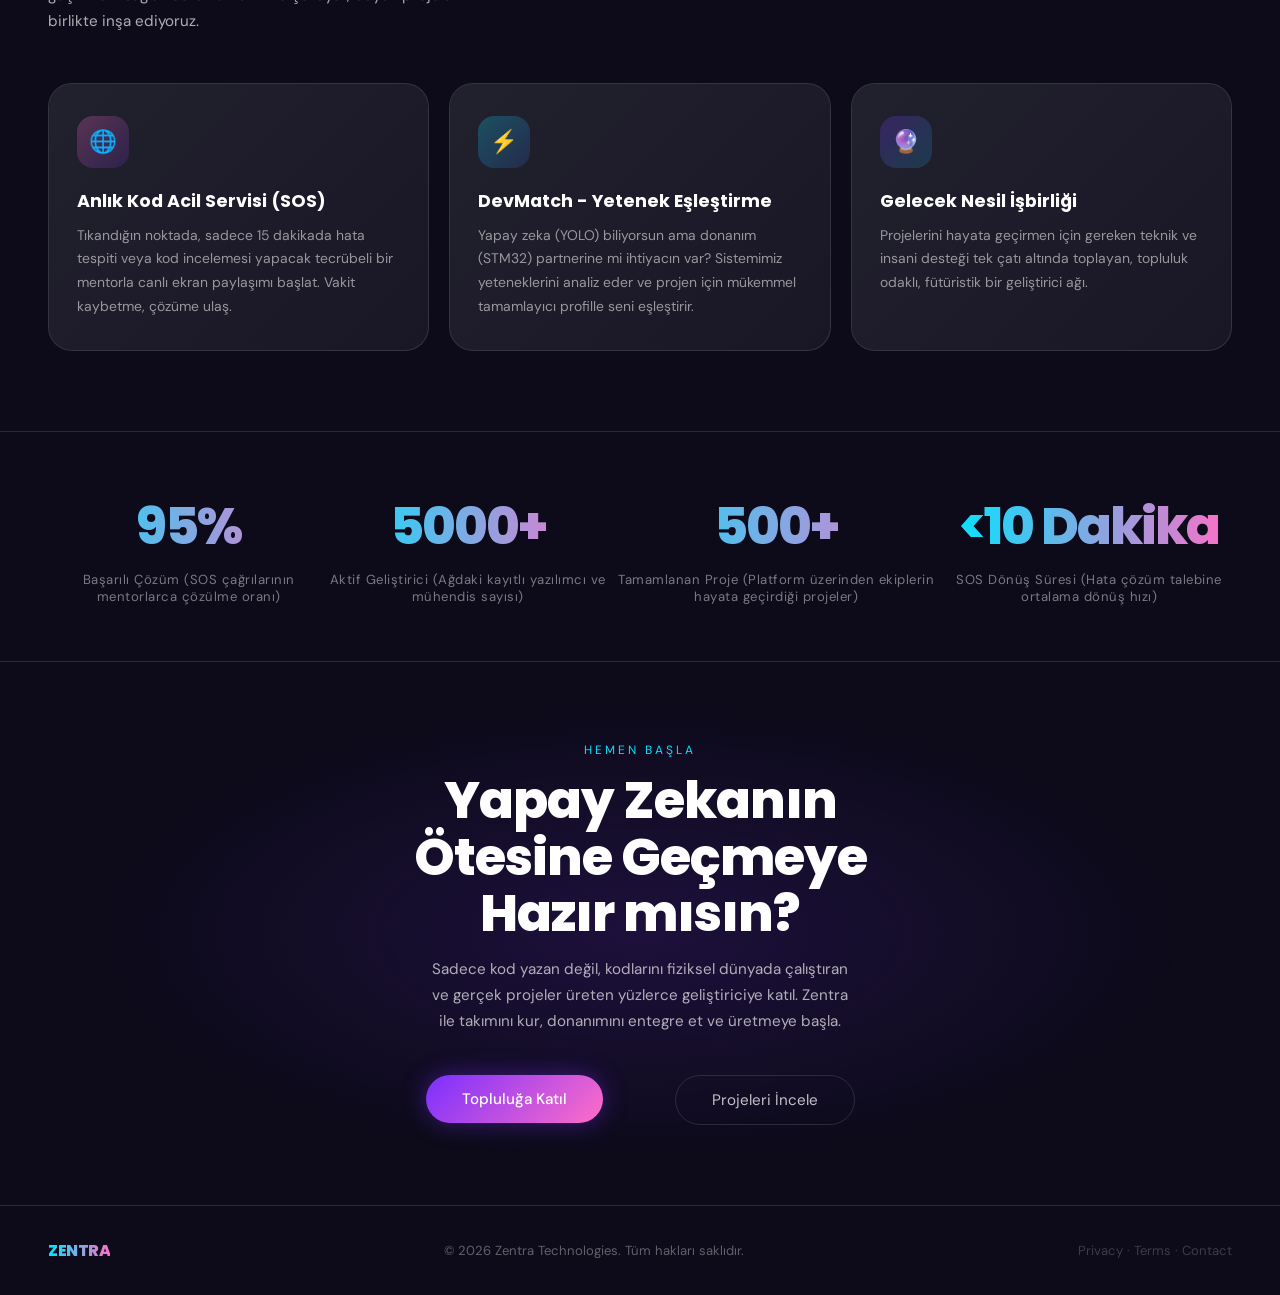
==== commit 59b3ac8b: "Dosya adi guncellendi" ====
--- a/index.html
+++ b/index.html
@@ -145,8 +145,10 @@
   <h2 class="section-title reveal">Yapay Zekanın Ötesine Geçmeye Hazır mısın?</h2>
   <p class="section-sub reveal">Sadece kod yazan değil, kodlarını fiziksel dünyada çalıştıran ve gerçek projeler üreten yüzlerce geliştiriciye katıl. Zentra ile takımını kur, donanımını entegre et ve üretmeye başla.</p>
   <div class="cta-actions reveal">
-    <button id="ctaJoin" class="btn btn-primary btn-large">Topluluğa Katıl</button>
-    <button id="ctaProjects" class="btn btn-ghost btn-large">Projeleri İncele</button>
+    <ul class="nav-links">
+    <li><a href="ekip.html"><button id="ctaJoin" class="btn btn-primary btn-large">Topluluğa Katıl</button></li>
+    <li><a href="basari.html"><button id="ctaProjects" class="btn btn-ghost btn-large">Projeleri İncele</button></a></li>
+    </ul>
   </div>
 </section>
 
